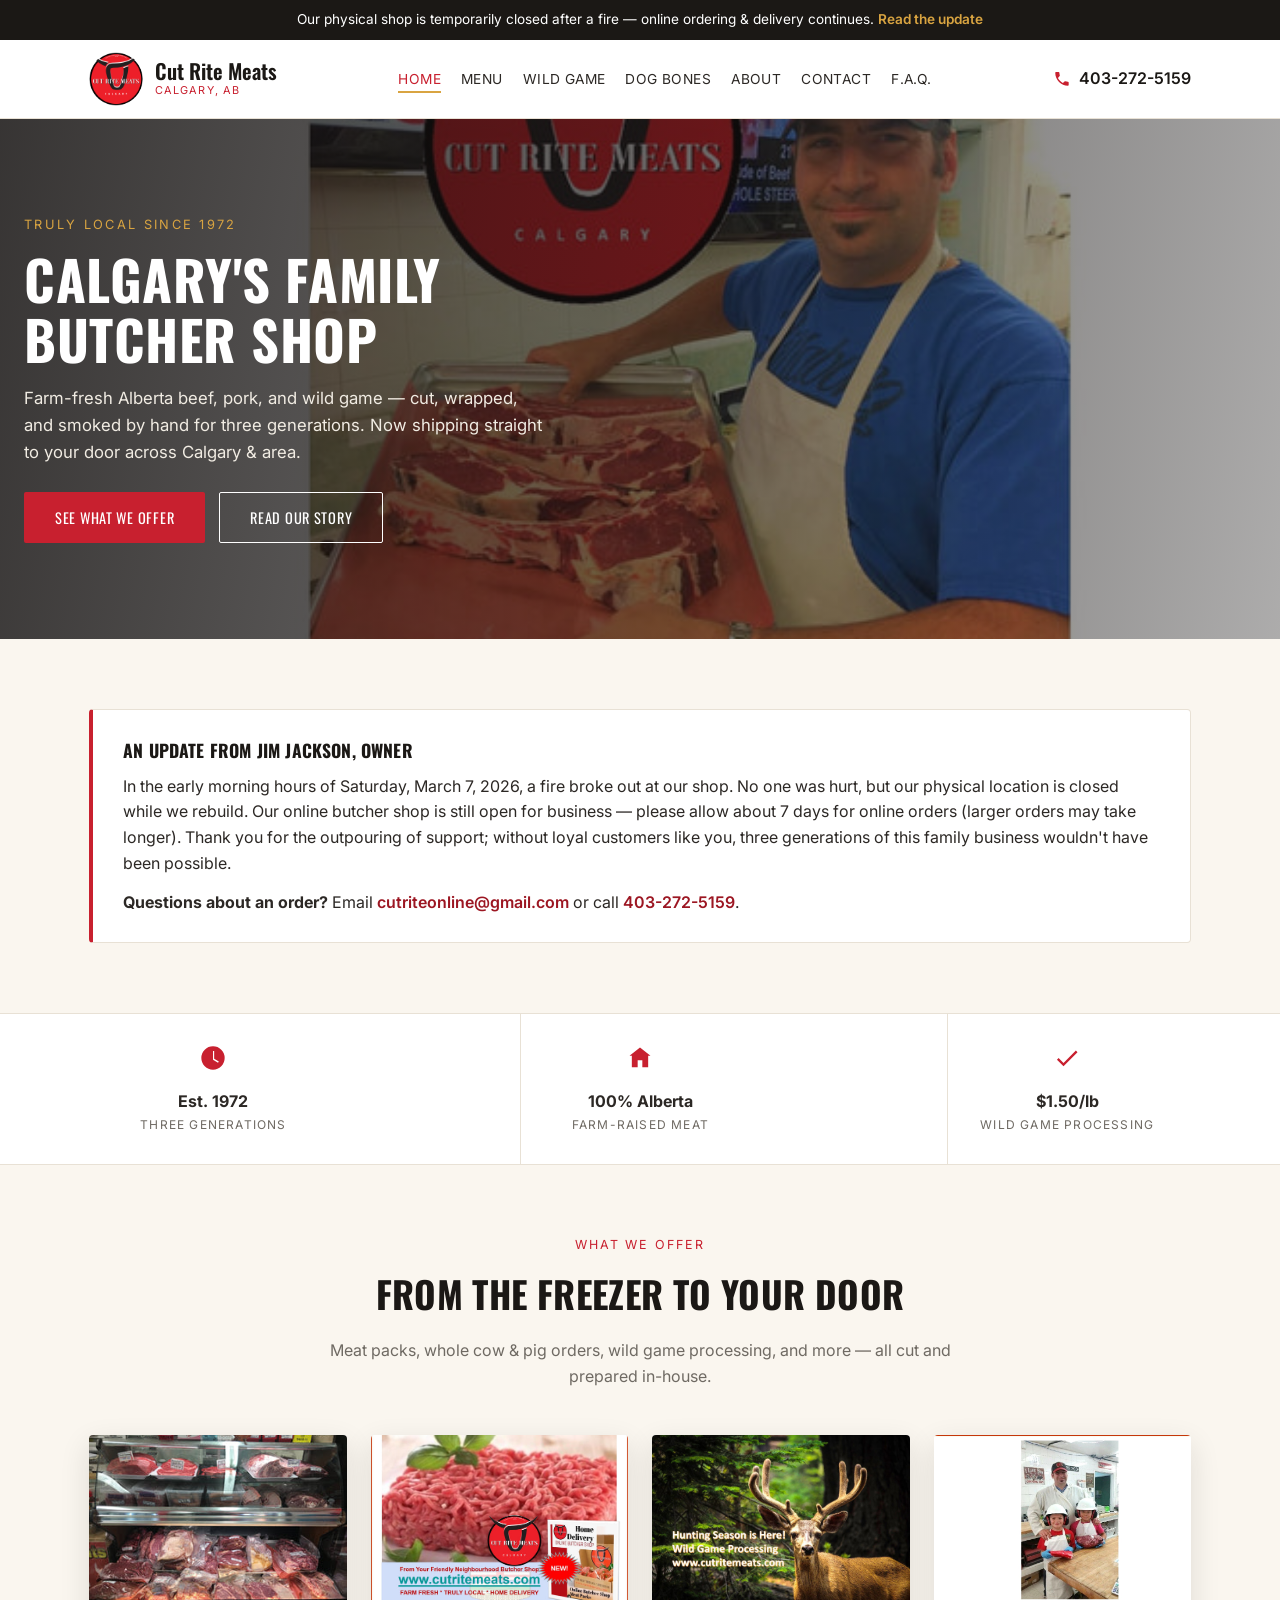
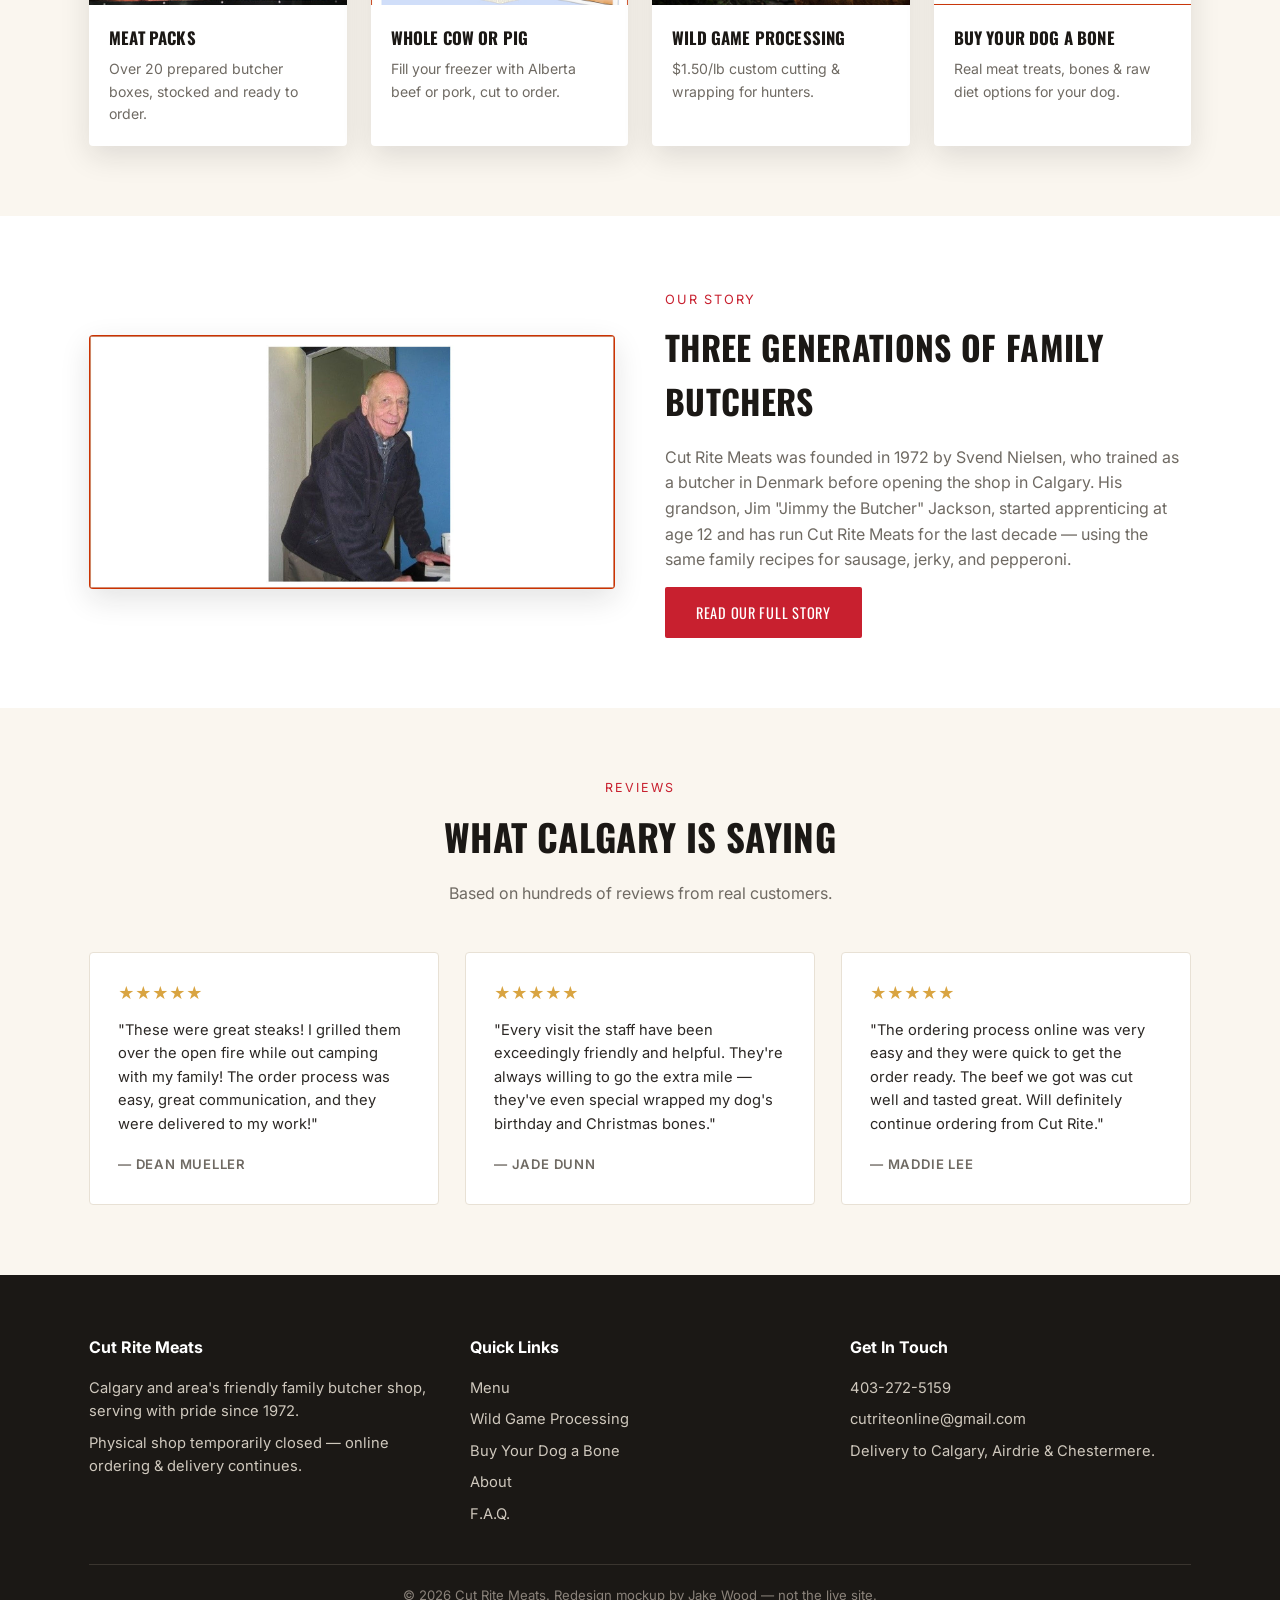
==== index.html @ bc4392a3 "Initial deploy: Cut Rite Meats redesign mockup" ====
<!DOCTYPE html>
<html lang="en">
<head>
<meta charset="UTF-8">
<meta name="viewport" content="width=device-width, initial-scale=1.0">
<title>Cut Rite Meats | Calgary's Family Butcher Shop Since 1972</title>
<meta name="description" content="Cut Rite Meats is Calgary's local family butcher shop since 1972. Alberta beef, pork, wild game processing, and home delivery across Calgary & area.">
<link rel="preconnect" href="https://fonts.googleapis.com">
<link href="https://fonts.googleapis.com/css2?family=Oswald:wght@500;600;700&family=Inter:wght@400;500;600&display=swap" rel="stylesheet">
<link rel="stylesheet" href="style.css">
</head>
<body>

<header>
  <div class="notice-bar">
    Our physical shop is temporarily closed after a fire &mdash; online ordering &amp; delivery continues. <a href="index.html#notice">Read the update</a>
  </div>
  <div class="header-inner">
    <a href="index.html" class="brand">
      <img src="images/logo.png" alt="Cut Rite Meats logo">
      <div class="brand-text">
        <span class="name">Cut Rite Meats</span>
        <span class="tagline">Calgary, AB</span>
      </div>
    </a>
    <nav>
      <ul>
        <li><a href="index.html" class="active">Home</a></li>
        <li><a href="menu.html">Menu</a></li>
        <li><a href="wild-game.html">Wild Game</a></li>
        <li><a href="dog-a-bone.html">Dog Bones</a></li>
        <li><a href="about.html">About</a></li>
        <li><a href="contact.html">Contact</a></li>
        <li><a href="faq.html">F.A.Q.</a></li>
      </ul>
    </nav>
    <div class="header-right">
      <a href="tel:4032725159" class="header-phone">
        <svg viewBox="0 0 24 24"><path d="M6.6 10.8c1.4 2.8 3.7 5.1 6.6 6.6l2.2-2.2c.3-.3.7-.4 1-.2 1.1.4 2.3.6 3.5.6.6 0 1 .4 1 1V20c0 .6-.4 1-1 1C10.9 21 3 13.1 3 3.5c0-.6.4-1 1-1h3.5c.6 0 1 .4 1 1 0 1.2.2 2.4.6 3.5.1.4 0 .8-.2 1L6.6 10.8z"/></svg>
        <span>403-272-5159</span>
      </a>
      <button class="nav-toggle" aria-label="Toggle menu">&#9776;</button>
    </div>
  </div>
</header>

<section class="hero" style="background-image:url('images/cat-tomahawk.jpg');">
  <div class="hero-content">
    <span class="eyebrow">Truly Local Since 1972</span>
    <h1>Calgary's Family Butcher Shop</h1>
    <p>Farm-fresh Alberta beef, pork, and wild game &mdash; cut, wrapped, and smoked by hand for three generations. Now shipping straight to your door across Calgary &amp; area.</p>
    <div class="btn-row">
      <a href="menu.html" class="btn btn-primary">See What We Offer</a>
      <a href="about.html" class="btn btn-outline">Read Our Story</a>
    </div>
  </div>
</section>

<section id="notice">
  <div class="container">
    <div class="callout">
      <h3>An Update From Jim Jackson, Owner</h3>
      <p>In the early morning hours of Saturday, March 7, 2026, a fire broke out at our shop. No one was hurt, but our physical location is closed while we rebuild. Our online butcher shop is still open for business &mdash; please allow about 7 days for online orders (larger orders may take longer). Thank you for the outpouring of support; without loyal customers like you, three generations of this family business wouldn't have been possible.</p>
      <p style="margin-top:14px;"><strong>Questions about an order?</strong> Email <a href="mailto:cutriteonline@gmail.com" style="color:var(--red-dark); font-weight:600;">cutriteonline@gmail.com</a> or call <a href="tel:4032725159" style="color:var(--red-dark); font-weight:600;">403-272-5159</a>.</p>
    </div>
  </div>
</section>

<div class="stats-row">
  <div class="stat">
    <svg viewBox="0 0 24 24"><path d="M12 2a10 10 0 1 0 0 20 10 10 0 0 0 0-20zm1 10.6l4 2.3-.7 1.2-4.3-2.5V6h1v6.6z"/></svg>
    <div><strong>Est. 1972</strong></div>
    <div class="stat-label">Three Generations</div>
  </div>
  <div class="stat">
    <svg viewBox="0 0 24 24"><path d="M12 3l9 7h-2v10h-5v-6H10v6H5V10H3l9-7z"/></svg>
    <div><strong>100% Alberta</strong></div>
    <div class="stat-label">Farm-Raised Meat</div>
  </div>
  <div class="stat">
    <svg viewBox="0 0 24 24"><path d="M9 16.2L4.8 12l-1.4 1.4L9 19 21 7l-1.4-1.4z"/></svg>
    <div><strong>$1.50/lb</strong></div>
    <div class="stat-label">Wild Game Processing</div>
  </div>
</div>

<section>
  <div class="container">
    <div class="section-head">
      <span class="eyebrow">What We Offer</span>
      <h2>From the freezer to your door</h2>
      <p>Meat packs, whole cow &amp; pig orders, wild game processing, and more &mdash; all cut and prepared in-house.</p>
    </div>
    <div class="card-grid">
      <a href="menu.html#meat-packs" class="card">
        <img src="images/cat-fullystocked.jpg" alt="Meat pack butcher boxes">
        <div class="card-body">
          <h3>Meat Packs</h3>
          <p>Over 20 prepared butcher boxes, stocked and ready to order.</p>
        </div>
      </a>
      <a href="menu.html#whole-cow-pig" class="card">
        <img src="images/cat-groundbeef.jpg" alt="Whole cow and pig orders">
        <div class="card-body">
          <h3>Whole Cow or Pig</h3>
          <p>Fill your freezer with Alberta beef or pork, cut to order.</p>
        </div>
      </a>
      <a href="wild-game.html" class="card">
        <img src="images/cat-hunting.jpg" alt="Wild game processing">
        <div class="card-body">
          <h3>Wild Game Processing</h3>
          <p>$1.50/lb custom cutting &amp; wrapping for hunters.</p>
        </div>
      </a>
      <a href="dog-a-bone.html" class="card">
        <img src="images/jimmy-and-boys.jpg" alt="Jimmy the Butcher with his boys in the shop">
        <div class="card-body">
          <h3>Buy Your Dog a Bone</h3>
          <p>Real meat treats, bones &amp; raw diet options for your dog.</p>
        </div>
      </a>
    </div>
  </div>
</section>

<section class="section-alt">
  <div class="container">
    <div class="split">
      <img src="images/papa-svend.jpg" alt="Papa Svend Nielsen, founder of Cut Rite Meats">
      <div>
        <span class="eyebrow" style="color:var(--red); text-transform:uppercase; letter-spacing:0.14em; font-size:0.8rem;">Our Story</span>
        <h2>Three generations of family butchers</h2>
        <p>Cut Rite Meats was founded in 1972 by Svend Nielsen, who trained as a butcher in Denmark before opening the shop in Calgary. His grandson, Jim "Jimmy the Butcher" Jackson, started apprenticing at age 12 and has run Cut Rite Meats for the last decade &mdash; using the same family recipes for sausage, jerky, and pepperoni.</p>
        <a href="about.html" class="btn btn-primary">Read Our Full Story</a>
      </div>
    </div>
  </div>
</section>

<section>
  <div class="container">
    <div class="section-head">
      <span class="eyebrow">Reviews</span>
      <h2>What Calgary is saying</h2>
      <p>Based on hundreds of reviews from real customers.</p>
    </div>
    <div class="testimonial-grid">
      <div class="testimonial-card">
        <div class="stars">&#9733;&#9733;&#9733;&#9733;&#9733;</div>
        <p>"These were great steaks! I grilled them over the open fire while out camping with my family! The order process was easy, great communication, and they were delivered to my work!"</p>
        <cite>&mdash; Dean Mueller</cite>
      </div>
      <div class="testimonial-card">
        <div class="stars">&#9733;&#9733;&#9733;&#9733;&#9733;</div>
        <p>"Every visit the staff have been exceedingly friendly and helpful. They're always willing to go the extra mile &mdash; they've even special wrapped my dog's birthday and Christmas bones."</p>
        <cite>&mdash; Jade Dunn</cite>
      </div>
      <div class="testimonial-card">
        <div class="stars">&#9733;&#9733;&#9733;&#9733;&#9733;</div>
        <p>"The ordering process online was very easy and they were quick to get the order ready. The beef we got was cut well and tasted great. Will definitely continue ordering from Cut Rite."</p>
        <cite>&mdash; Maddie Lee</cite>
      </div>
    </div>
  </div>
</section>

<footer>
  <div class="container">
    <div class="footer-grid">
      <div>
        <h4>Cut Rite Meats</h4>
        <p>Calgary and area's friendly family butcher shop, serving with pride since 1972.</p>
        <p>Physical shop temporarily closed &mdash; online ordering &amp; delivery continues.</p>
      </div>
      <div>
        <h4>Quick Links</h4>
        <ul>
          <li><a href="menu.html">Menu</a></li>
          <li><a href="wild-game.html">Wild Game Processing</a></li>
          <li><a href="dog-a-bone.html">Buy Your Dog a Bone</a></li>
          <li><a href="about.html">About</a></li>
          <li><a href="faq.html">F.A.Q.</a></li>
        </ul>
      </div>
      <div>
        <h4>Get In Touch</h4>
        <p><a href="tel:4032725159">403-272-5159</a></p>
        <p><a href="mailto:cutriteonline@gmail.com">cutriteonline@gmail.com</a></p>
        <p>Delivery to Calgary, Airdrie &amp; Chestermere.</p>
      </div>
    </div>
    <div class="footer-bottom">&copy; 2026 Cut Rite Meats. Redesign mockup by Jake Wood &mdash; not the live site.</div>
  </div>
</footer>

<a href="tel:4032725159" class="mobile-call">Call 403-272-5159</a>

<script src="script.js"></script>
</body>
</html>
---- style.css ----
/* Cut Rite Meats — redesign mockup */

:root {
  --black: #1b1815;
  --charcoal: #2c2825;
  --cream: #faf6ef;
  --white: #ffffff;
  --red: #c8202f;
  --red-dark: #9c1622;
  --gold: #d9a441;
  --gray: #6f6a63;
  --line: #e8e1d5;
  --shadow: 0 10px 30px rgba(27, 24, 21, 0.12);
}

* { margin: 0; padding: 0; box-sizing: border-box; }

body {
  font-family: 'Inter', 'Segoe UI', sans-serif;
  color: var(--charcoal);
  background: var(--cream);
  line-height: 1.6;
}

h1, h2, h3, .logo-text {
  font-family: 'Oswald', 'Segoe UI', sans-serif;
  text-transform: uppercase;
  letter-spacing: 0.01em;
}

a { color: inherit; text-decoration: none; }
img { max-width: 100%; display: block; }
ul { list-style: none; }

.container {
  max-width: 1150px;
  margin: 0 auto;
  padding: 0 24px;
}

/* Header */
header {
  background: var(--white);
  border-bottom: 1px solid var(--line);
  position: sticky;
  top: 0;
  z-index: 100;
}

.notice-bar {
  background: var(--black);
  color: var(--white);
  text-align: center;
  font-size: 0.85rem;
  padding: 9px 20px;
}
.notice-bar a { color: var(--gold); font-weight: 600; }

.header-inner {
  display: flex;
  align-items: center;
  justify-content: space-between;
  padding: 12px 24px;
  max-width: 1150px;
  margin: 0 auto;
  gap: 24px;
}

.brand {
  display: flex;
  align-items: center;
  gap: 12px;
}

.brand img {
  height: 54px;
  width: 54px;
  object-fit: cover;
  border-radius: 50%;
}

.brand-text {
  display: flex;
  flex-direction: column;
  line-height: 1.1;
}

.brand-text .name {
  font-family: 'Oswald', serif;
  font-size: 1.3rem;
  color: var(--black);
  font-weight: 600;
}

.brand-text .tagline {
  font-size: 0.68rem;
  letter-spacing: 0.1em;
  text-transform: uppercase;
  color: var(--red);
  margin-top: 2px;
}

nav {
  display: flex;
  align-items: center;
  justify-content: center;
  flex: 1;
}

nav ul {
  display: flex;
  gap: 20px;
  flex-wrap: wrap;
  justify-content: center;
}

.header-right {
  display: flex;
  align-items: center;
  gap: 20px;
}

nav a {
  font-size: 0.86rem;
  text-transform: uppercase;
  letter-spacing: 0.03em;
  color: var(--charcoal);
  padding-bottom: 4px;
  border-bottom: 2px solid transparent;
  transition: border-color 0.2s, color 0.2s;
  white-space: nowrap;
}

nav a:hover, nav a.active {
  color: var(--red);
  border-bottom-color: var(--gold);
}

.header-phone {
  display: flex;
  align-items: center;
  gap: 8px;
  font-weight: 600;
  color: var(--black);
  white-space: nowrap;
}

.header-phone svg { width: 18px; height: 18px; fill: var(--red); }

.nav-toggle {
  display: none;
  background: none;
  border: none;
  font-size: 1.6rem;
  cursor: pointer;
  color: var(--black);
}

/* Buttons */
.btn {
  display: inline-block;
  padding: 13px 30px;
  border-radius: 2px;
  font-size: 0.9rem;
  letter-spacing: 0.05em;
  text-transform: uppercase;
  font-family: 'Oswald', sans-serif;
  transition: background 0.2s, color 0.2s, transform 0.15s;
  cursor: pointer;
  border: 1px solid transparent;
}

.btn-primary { background: var(--red); color: var(--white); }
.btn-primary:hover { background: var(--red-dark); transform: translateY(-1px); }

.btn-outline { background: transparent; color: var(--white); border-color: var(--white); }
.btn-outline:hover { background: var(--white); color: var(--black); }

.btn-dark { background: var(--black); color: var(--white); }
.btn-dark:hover { background: var(--red-dark); }

/* Hero */
.hero {
  position: relative;
  min-height: 520px;
  display: flex;
  align-items: center;
  background-size: cover;
  background-position: center;
  color: var(--white);
}

.hero::before {
  content: "";
  position: absolute;
  inset: 0;
  background: linear-gradient(100deg, rgba(20,17,16,0.85) 0%, rgba(20,17,16,0.6) 55%, rgba(20,17,16,0.35) 100%);
}

.hero-content {
  position: relative;
  z-index: 2;
  max-width: 620px;
  padding: 0 24px;
}

.hero .eyebrow {
  text-transform: uppercase;
  letter-spacing: 0.18em;
  font-size: 0.8rem;
  color: var(--gold);
  margin-bottom: 14px;
  display: block;
}

.hero h1 { font-size: clamp(2.2rem, 4.6vw, 3.4rem); margin-bottom: 16px; line-height: 1.1; }
.hero p { font-size: 1.05rem; color: #f1ece3; margin-bottom: 26px; max-width: 520px; }
.hero .btn-row { display: flex; gap: 14px; flex-wrap: wrap; }

/* Page banner */
.page-banner {
  position: relative;
  min-height: 220px;
  display: flex;
  align-items: center;
  background-size: cover;
  background-position: center;
  color: var(--white);
}
.page-banner::before {
  content: "";
  position: absolute;
  inset: 0;
  background: rgba(20,17,16,0.72);
}
.page-banner-content { position: relative; z-index: 2; max-width: 1150px; margin: 0 auto; padding: 0 24px; }
.page-banner h1 { font-size: clamp(1.9rem, 3.8vw, 2.6rem); margin-bottom: 8px; }
.page-banner p { color: #f1ece3; }

/* Stats row */
.stats-row {
  display: flex;
  border-top: 1px solid var(--line);
  border-bottom: 1px solid var(--line);
  background: var(--white);
}
.stat {
  flex: 1;
  max-width: 240px;
  text-align: center;
  padding: 30px 18px;
  border-left: 1px solid var(--line);
  margin: 0 auto;
}
.stat:first-child { border-left: none; }
.stat svg { width: 28px; height: 28px; fill: var(--red); margin-bottom: 10px; }
.stat .stat-label { text-transform: uppercase; letter-spacing: 0.1em; font-size: 0.75rem; color: var(--gray); }
.stats-row { justify-content: center; }

/* Section head */
.section-head { text-align: center; max-width: 660px; margin: 0 auto 46px; }
.section-head .eyebrow {
  text-transform: uppercase;
  letter-spacing: 0.16em;
  font-size: 0.78rem;
  color: var(--red);
  display: block;
  margin-bottom: 10px;
}
.section-head h2 { font-size: clamp(1.7rem, 3.2vw, 2.3rem); color: var(--black); }
.section-head p { margin-top: 14px; color: var(--gray); font-family: 'Inter', sans-serif; text-transform: none; letter-spacing: 0; }

section { padding: 70px 0; }
.section-alt { background: var(--white); }

/* Split */
.split {
  display: grid;
  grid-template-columns: 1fr 1fr;
  gap: 50px;
  align-items: center;
}
.split img { border-radius: 4px; box-shadow: var(--shadow); }
.split h2 { font-size: clamp(1.6rem, 3vw, 2.1rem); margin: 10px 0 16px; color: var(--black); }
.split p { color: var(--gray); margin-bottom: 14px; font-family: 'Inter', sans-serif; }

/* Card grid (menu categories) */
.card-grid {
  display: grid;
  grid-template-columns: repeat(4, 1fr);
  gap: 24px;
}
.card {
  background: var(--white);
  border-radius: 4px;
  overflow: hidden;
  box-shadow: var(--shadow);
  transition: transform 0.2s;
}
.card:hover { transform: translateY(-4px); }
.card img { height: 170px; object-fit: cover; width: 100%; }
.card-body { padding: 20px; }
.card-body h3 { font-size: 1.05rem; color: var(--black); margin-bottom: 6px; }
.card-body p { color: var(--gray); font-size: 0.88rem; font-family: 'Inter', sans-serif; text-transform: none; letter-spacing: 0; }

/* Testimonial */
.testimonial-grid {
  display: grid;
  grid-template-columns: repeat(3, 1fr);
  gap: 26px;
}
.testimonial-card {
  background: var(--white);
  border: 1px solid var(--line);
  border-radius: 4px;
  padding: 28px;
}
.testimonial-card .stars { color: var(--gold); margin-bottom: 12px; }
.testimonial-card p { color: var(--charcoal); font-size: 0.92rem; margin-bottom: 14px; }
.testimonial-card cite {
  font-style: normal;
  font-weight: 600;
  color: var(--gray);
  font-size: 0.82rem;
  text-transform: uppercase;
  letter-spacing: 0.06em;
}

/* Notice / callout box */
.callout {
  background: var(--white);
  border: 1px solid var(--line);
  border-left: 4px solid var(--red);
  border-radius: 4px;
  padding: 26px 30px;
}
.callout h3 { color: var(--black); margin-bottom: 10px; font-size: 1.1rem; }
.callout p { color: var(--charcoal); font-family: 'Inter', sans-serif; text-transform: none; letter-spacing: 0; }

/* FAQ accordion */
.faq-item {
  background: var(--white);
  border: 1px solid var(--line);
  border-radius: 4px;
  margin-bottom: 12px;
  overflow: hidden;
}
.faq-question {
  width: 100%;
  text-align: left;
  padding: 20px 24px;
  background: none;
  border: none;
  font-size: 1rem;
  font-weight: 600;
  color: var(--black);
  cursor: pointer;
  display: flex;
  justify-content: space-between;
  align-items: center;
  font-family: 'Inter', sans-serif;
}
.faq-question::after { content: "+"; font-size: 1.3rem; color: var(--red); }
.faq-item.open .faq-question::after { content: "\2212"; }
.faq-answer {
  max-height: 0;
  overflow: hidden;
  transition: max-height 0.25s ease;
  padding: 0 24px;
  color: var(--gray);
}
.faq-item.open .faq-answer { padding: 0 24px 20px; }

/* Footer */
footer { background: var(--black); color: #cfc8bd; padding: 60px 0 20px; }
.footer-grid { display: grid; grid-template-columns: 1fr 1fr 1fr; gap: 40px; padding-bottom: 30px; }
footer h4 { color: var(--white); font-size: 1rem; margin-bottom: 16px; }
footer p { margin-bottom: 8px; font-size: 0.92rem; }
footer a:hover { color: var(--gold); }
footer ul li { margin-bottom: 8px; font-size: 0.92rem; }
.footer-bottom {
  border-top: 1px solid #3a352f;
  padding-top: 20px;
  text-align: center;
  font-size: 0.82rem;
  color: #8a827a;
}

.mobile-call {
  display: none;
  position: fixed;
  bottom: 0; left: 0; right: 0;
  background: var(--red);
  color: var(--white);
  text-align: center;
  padding: 14px;
  font-family: 'Oswald', sans-serif;
  letter-spacing: 0.05em;
  text-transform: uppercase;
  z-index: 200;
}

/* Responsive */
@media (max-width: 880px) {
  nav ul {
    display: none;
    position: absolute;
    top: 100%;
    left: 0;
    right: 0;
    background: var(--white);
    flex-direction: column;
    gap: 0;
    border-top: 1px solid var(--line);
    box-shadow: var(--shadow);
  }
  nav ul.open-mobile { display: flex; }
  nav ul li { border-bottom: 1px solid var(--line); }
  nav ul a { display: block; padding: 16px 24px; border-bottom: none; }
  .nav-toggle { display: block; }
  .header-phone span { display: none; }
  .split { grid-template-columns: 1fr; }
  .card-grid { grid-template-columns: 1fr 1fr; }
  .testimonial-grid { grid-template-columns: 1fr; }
  .stats-row { flex-wrap: wrap; }
  .stat { flex: 1 1 50%; max-width: none; border-left: none; border-top: 1px solid var(--line); }
  .stat:nth-child(odd) { border-right: 1px solid var(--line); }
  .footer-grid { grid-template-columns: 1fr; }
  .mobile-call { display: block; }
  body { padding-bottom: 50px; }
}

@media (max-width: 560px) {
  .card-grid { grid-template-columns: 1fr; }
}
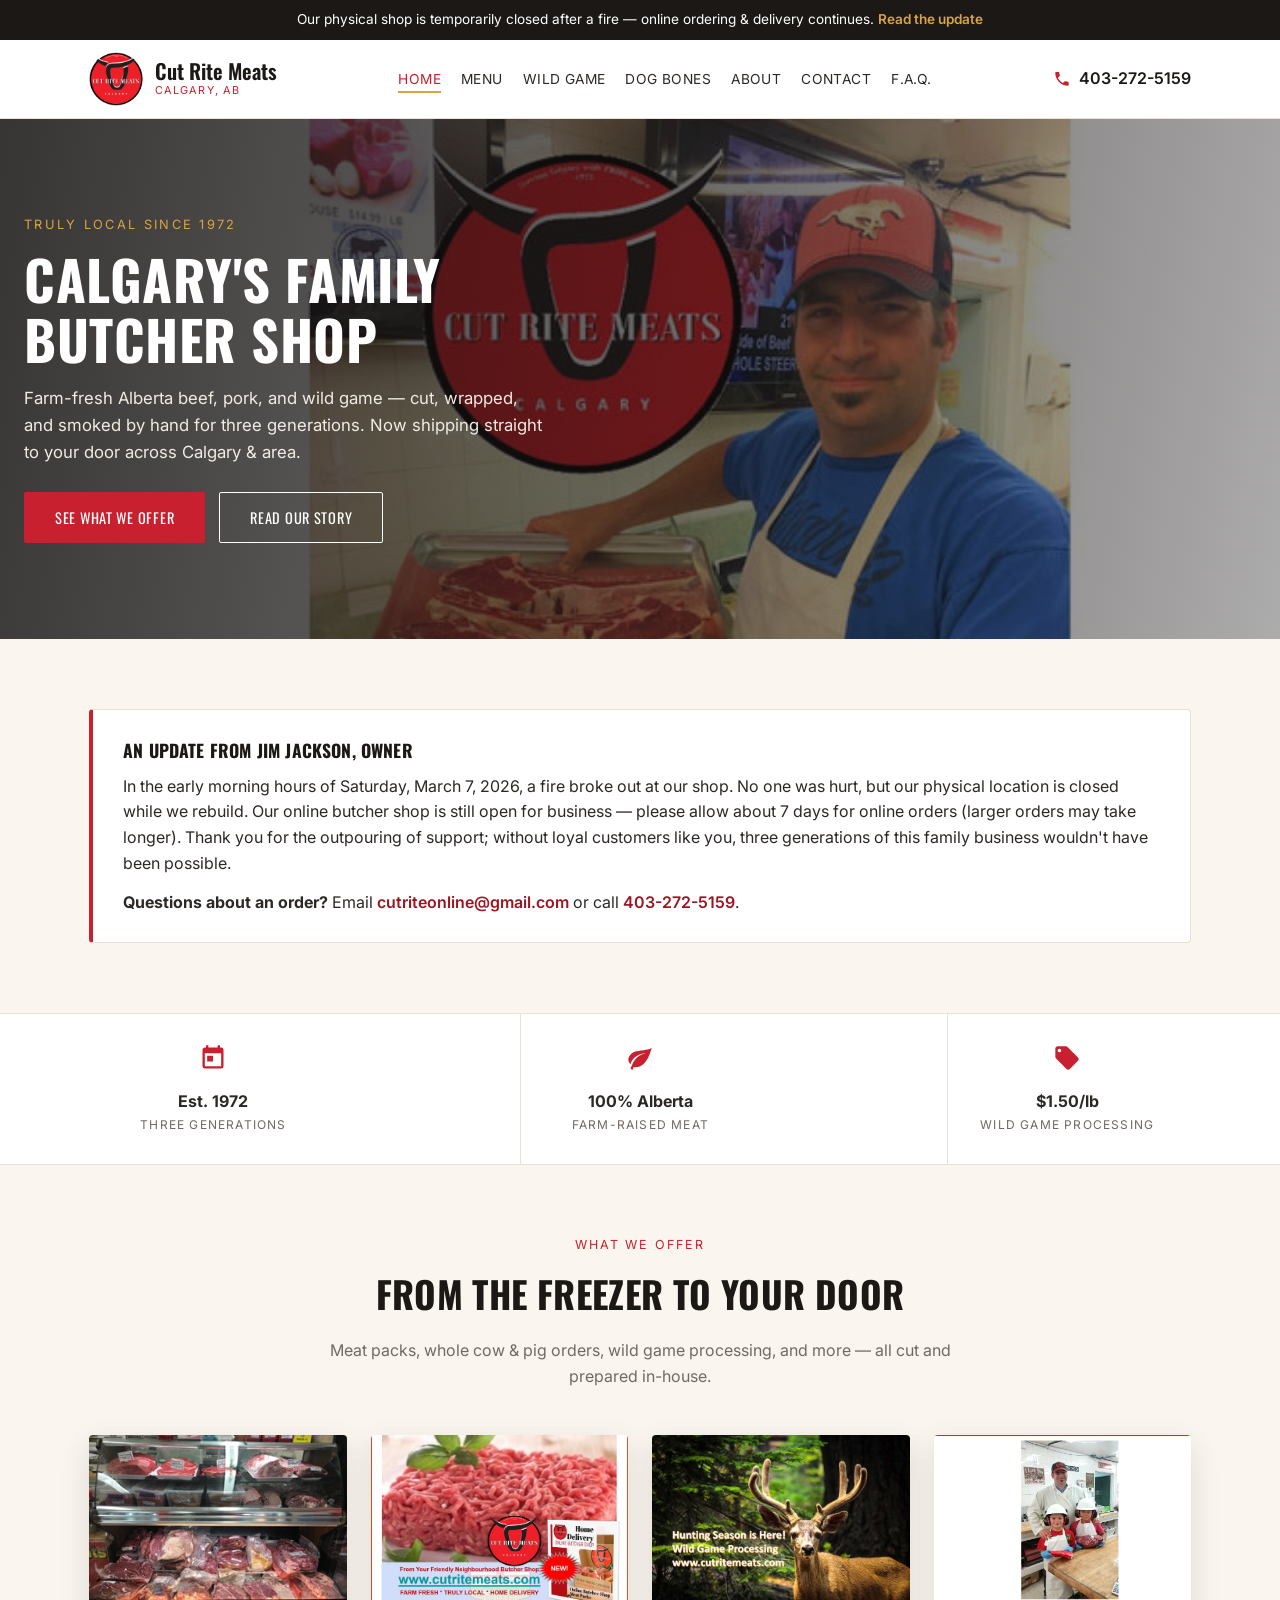
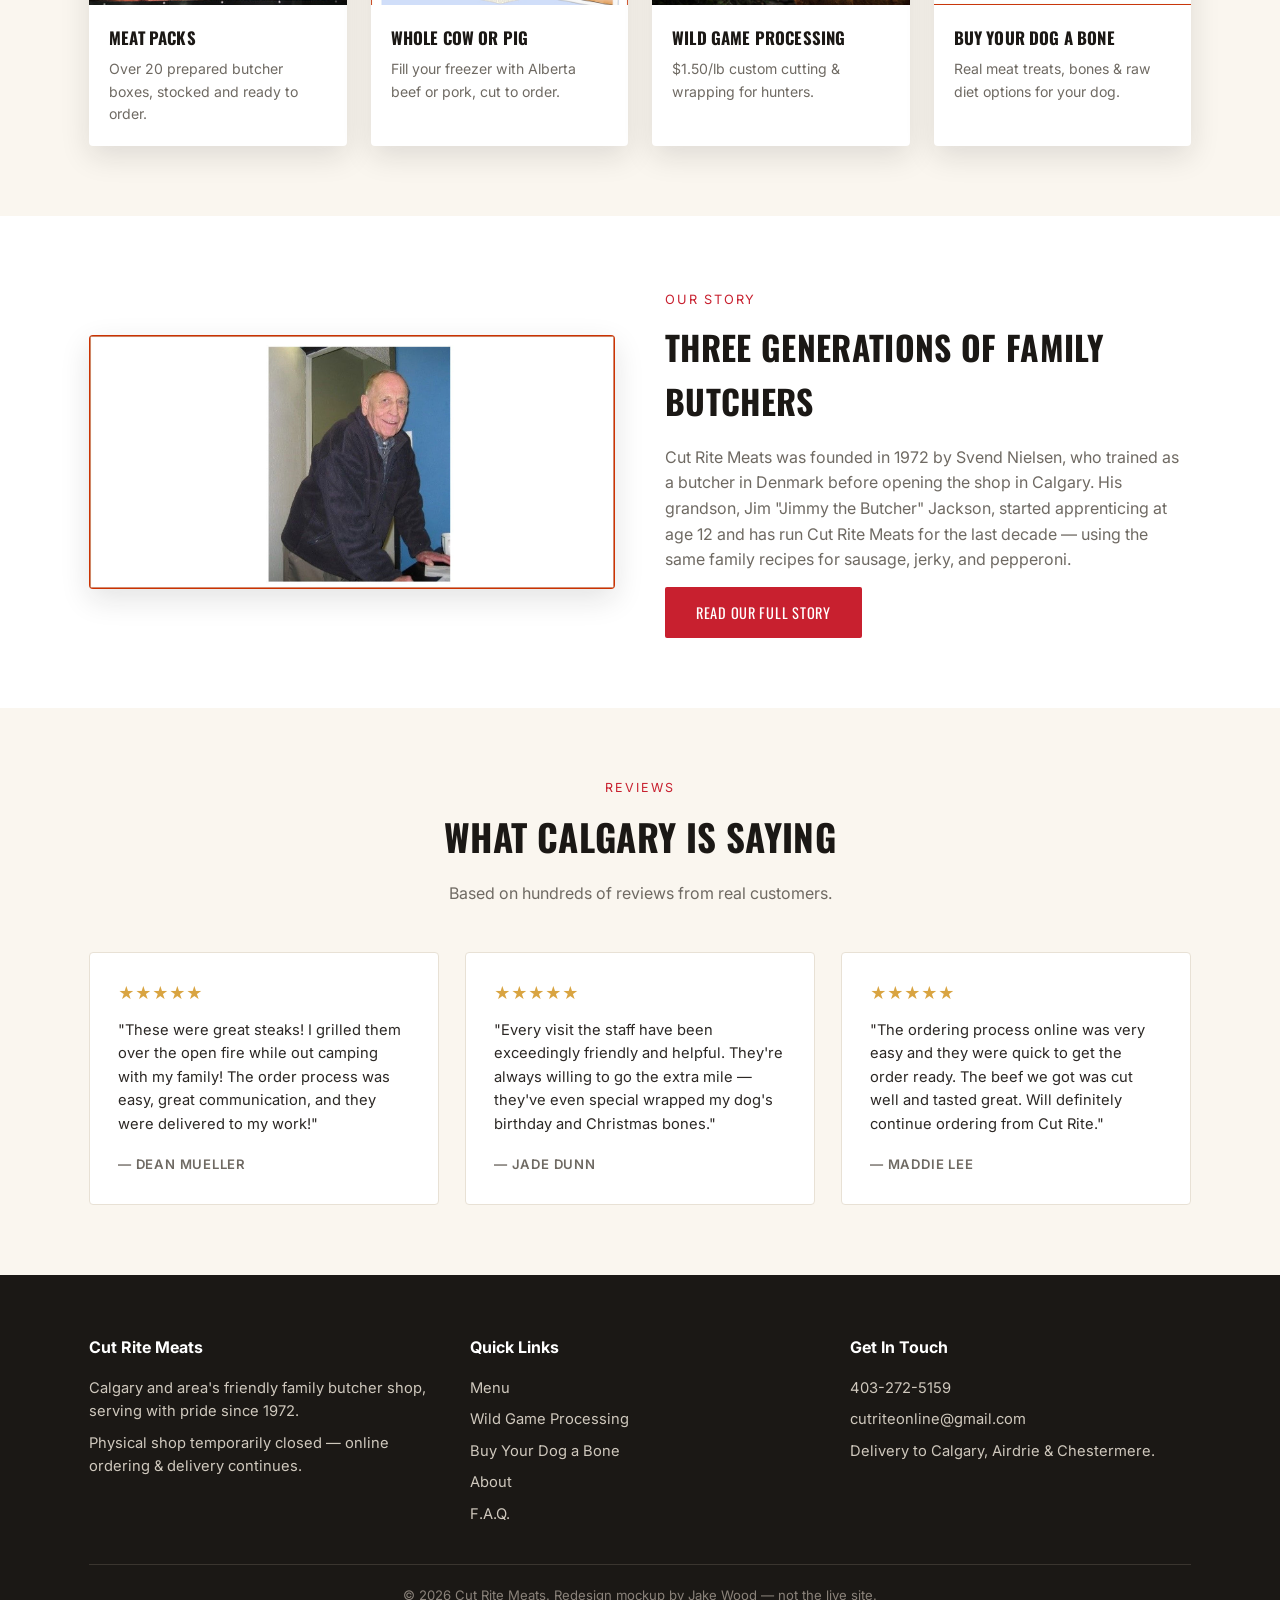
==== commit 049f32b5: "Reposition hero to show Jimmy's face, swap stat icons to match content" ====
--- a/index.html
+++ b/index.html
@@ -44,7 +44,7 @@
   </div>
 </header>
 
-<section class="hero" style="background-image:url('images/cat-tomahawk.jpg');">
+<section class="hero" style="background-image:url('images/cat-tomahawk.jpg'); background-position: center 15%;">
   <div class="hero-content">
     <span class="eyebrow">Truly Local Since 1972</span>
     <h1>Calgary's Family Butcher Shop</h1>
@@ -68,17 +68,17 @@
 
 <div class="stats-row">
   <div class="stat">
-    <svg viewBox="0 0 24 24"><path d="M12 2a10 10 0 1 0 0 20 10 10 0 0 0 0-20zm1 10.6l4 2.3-.7 1.2-4.3-2.5V6h1v6.6z"/></svg>
+    <svg viewBox="0 0 24 24"><path d="M19 3h-1V1h-2v2H8V1H6v2H5c-1.11 0-1.99.9-1.99 2L3 19a2 2 0 0 0 2 2h14a2 2 0 0 0 2-2V5a2 2 0 0 0-2-2zm0 16H5V8h14v11zM7 10h5v5H7z"/></svg>
     <div><strong>Est. 1972</strong></div>
     <div class="stat-label">Three Generations</div>
   </div>
   <div class="stat">
-    <svg viewBox="0 0 24 24"><path d="M12 3l9 7h-2v10h-5v-6H10v6H5V10H3l9-7z"/></svg>
+    <svg viewBox="0 0 24 24"><path d="M17 8C8 10 5.9 16.17 3.82 21.34l1.89.66.95-2.3c.48.17.98.3 1.34.3C19 20 22 3 22 3c-1 2-8 2.25-13 3.25S2 11.5 2 13.5s1.75 3.75 1.75 3.75C7 8 17 8 17 8z"/></svg>
     <div><strong>100% Alberta</strong></div>
     <div class="stat-label">Farm-Raised Meat</div>
   </div>
   <div class="stat">
-    <svg viewBox="0 0 24 24"><path d="M9 16.2L4.8 12l-1.4 1.4L9 19 21 7l-1.4-1.4z"/></svg>
+    <svg viewBox="0 0 24 24"><path d="M21.41 11.58l-9-9C12.05 2.22 11.55 2 11 2H4c-1.1 0-2 .9-2 2v7c0 .55.22 1.05.59 1.41l9 9c.36.36.86.58 1.41.58s1.05-.22 1.41-.59l7-7c.37-.36.59-.86.59-1.41s-.23-1.06-.59-1.41zM5.5 7C4.67 7 4 6.33 4 5.5S4.67 4 5.5 4 7 4.67 7 5.5 6.33 7 5.5 7z"/></svg>
     <div><strong>$1.50/lb</strong></div>
     <div class="stat-label">Wild Game Processing</div>
   </div>
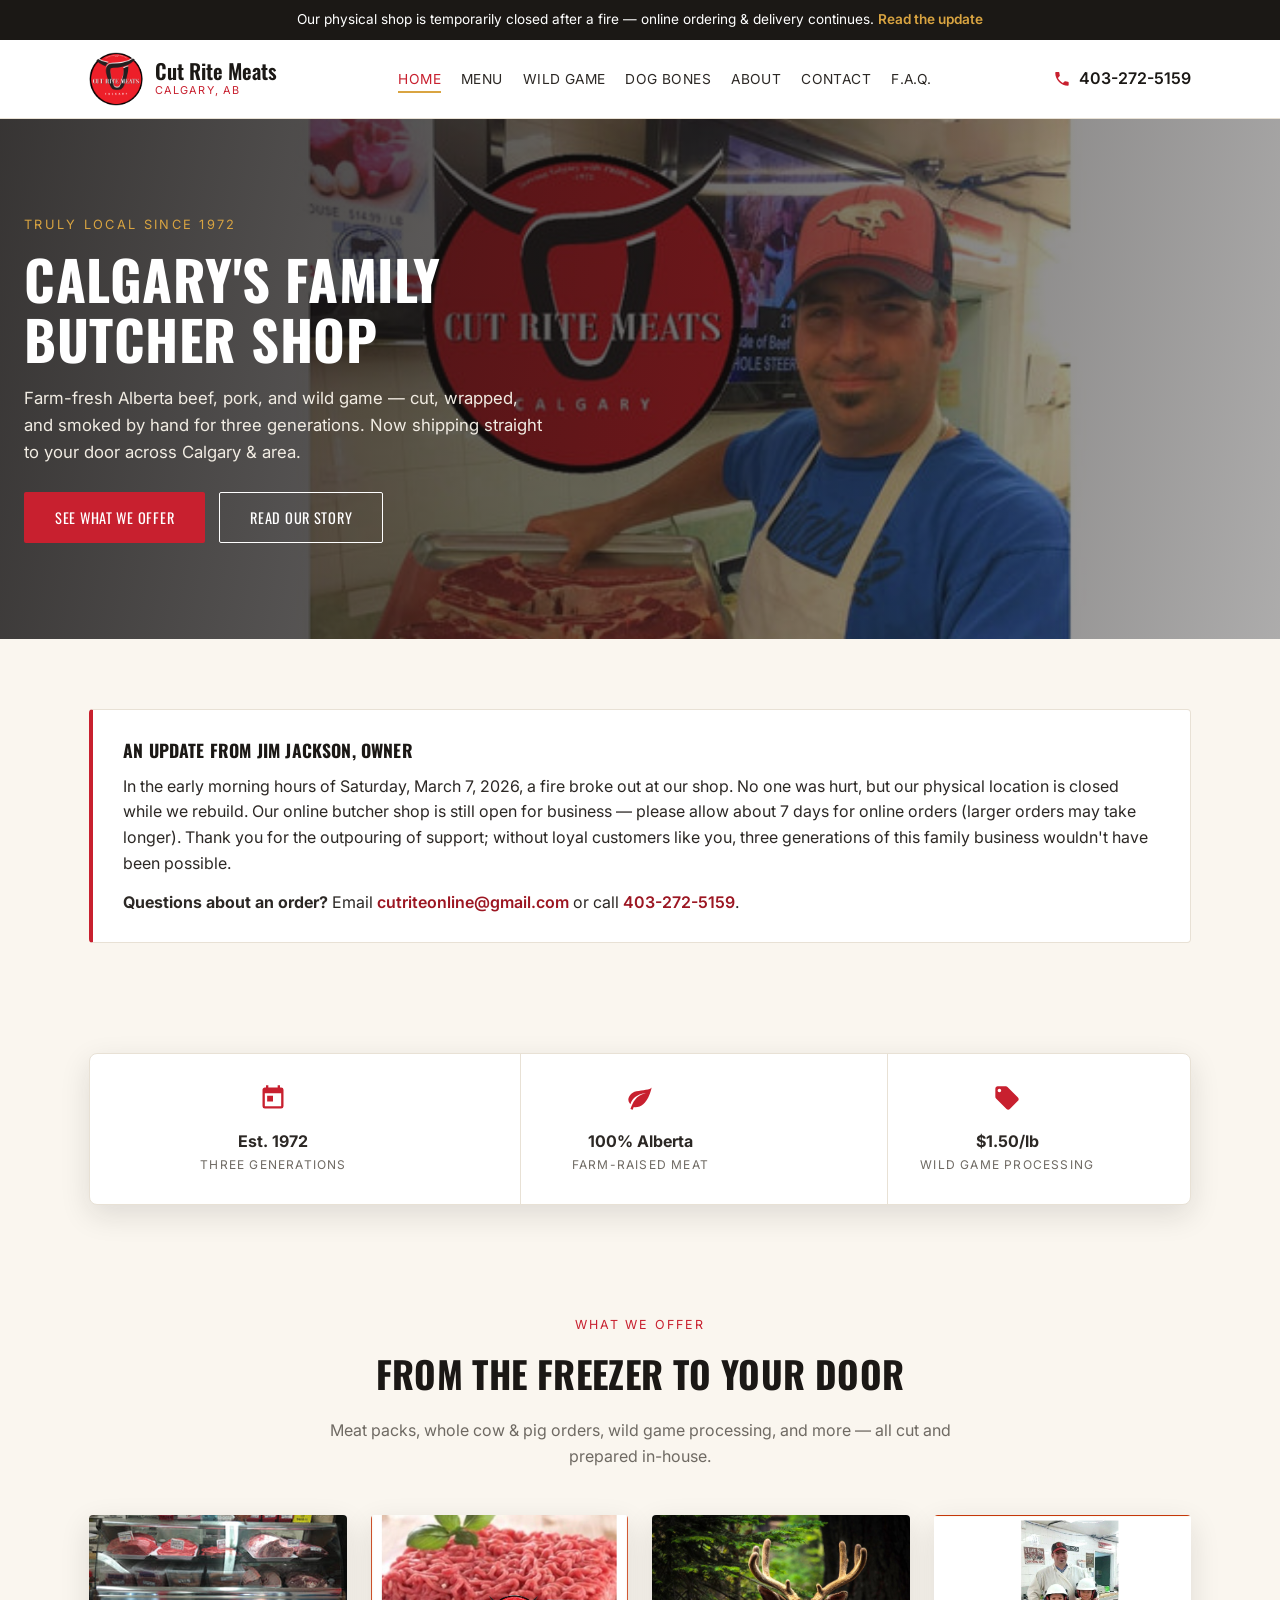
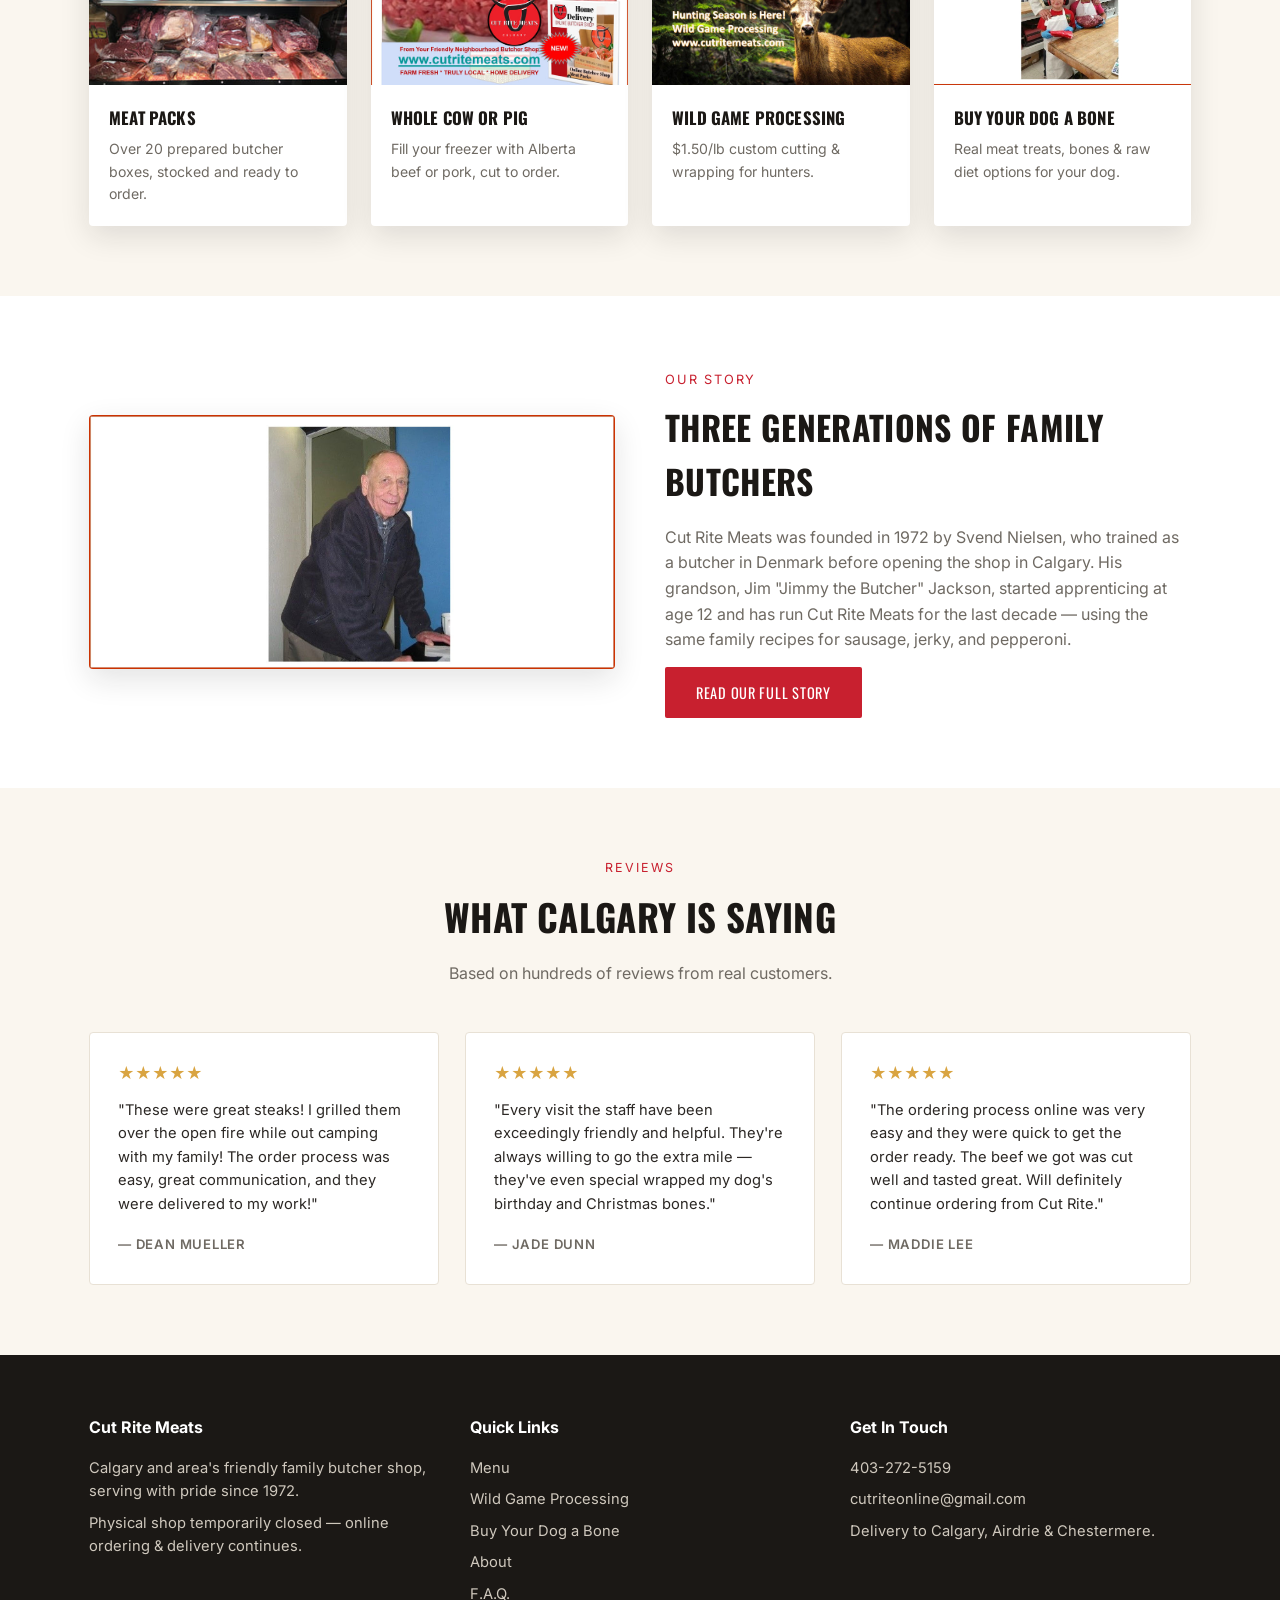
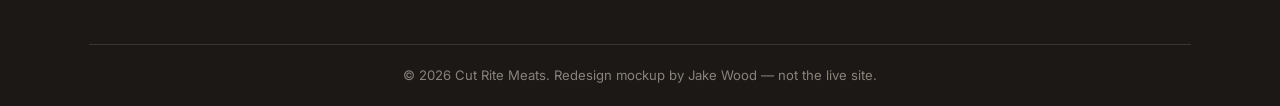
==== commit 01de11d7: "Inset stats row as a contained card instead of edge-to-edge" ====
--- a/index.html
+++ b/index.html
@@ -66,21 +66,25 @@
   </div>
 </section>
 
-<div class="stats-row">
-  <div class="stat">
-    <svg viewBox="0 0 24 24"><path d="M19 3h-1V1h-2v2H8V1H6v2H5c-1.11 0-1.99.9-1.99 2L3 19a2 2 0 0 0 2 2h14a2 2 0 0 0 2-2V5a2 2 0 0 0-2-2zm0 16H5V8h14v11zM7 10h5v5H7z"/></svg>
-    <div><strong>Est. 1972</strong></div>
-    <div class="stat-label">Three Generations</div>
-  </div>
-  <div class="stat">
-    <svg viewBox="0 0 24 24"><path d="M17 8C8 10 5.9 16.17 3.82 21.34l1.89.66.95-2.3c.48.17.98.3 1.34.3C19 20 22 3 22 3c-1 2-8 2.25-13 3.25S2 11.5 2 13.5s1.75 3.75 1.75 3.75C7 8 17 8 17 8z"/></svg>
-    <div><strong>100% Alberta</strong></div>
-    <div class="stat-label">Farm-Raised Meat</div>
-  </div>
-  <div class="stat">
-    <svg viewBox="0 0 24 24"><path d="M21.41 11.58l-9-9C12.05 2.22 11.55 2 11 2H4c-1.1 0-2 .9-2 2v7c0 .55.22 1.05.59 1.41l9 9c.36.36.86.58 1.41.58s1.05-.22 1.41-.59l7-7c.37-.36.59-.86.59-1.41s-.23-1.06-.59-1.41zM5.5 7C4.67 7 4 6.33 4 5.5S4.67 4 5.5 4 7 4.67 7 5.5 6.33 7 5.5 7z"/></svg>
-    <div><strong>$1.50/lb</strong></div>
-    <div class="stat-label">Wild Game Processing</div>
+<div class="stats-wrap">
+  <div class="container">
+    <div class="stats-row">
+      <div class="stat">
+        <svg viewBox="0 0 24 24"><path d="M19 3h-1V1h-2v2H8V1H6v2H5c-1.11 0-1.99.9-1.99 2L3 19a2 2 0 0 0 2 2h14a2 2 0 0 0 2-2V5a2 2 0 0 0-2-2zm0 16H5V8h14v11zM7 10h5v5H7z"/></svg>
+        <div><strong>Est. 1972</strong></div>
+        <div class="stat-label">Three Generations</div>
+      </div>
+      <div class="stat">
+        <svg viewBox="0 0 24 24"><path d="M17 8C8 10 5.9 16.17 3.82 21.34l1.89.66.95-2.3c.48.17.98.3 1.34.3C19 20 22 3 22 3c-1 2-8 2.25-13 3.25S2 11.5 2 13.5s1.75 3.75 1.75 3.75C7 8 17 8 17 8z"/></svg>
+        <div><strong>100% Alberta</strong></div>
+        <div class="stat-label">Farm-Raised Meat</div>
+      </div>
+      <div class="stat">
+        <svg viewBox="0 0 24 24"><path d="M21.41 11.58l-9-9C12.05 2.22 11.55 2 11 2H4c-1.1 0-2 .9-2 2v7c0 .55.22 1.05.59 1.41l9 9c.36.36.86.58 1.41.58s1.05-.22 1.41-.59l7-7c.37-.36.59-.86.59-1.41s-.23-1.06-.59-1.41zM5.5 7C4.67 7 4 6.33 4 5.5S4.67 4 5.5 4 7 4.67 7 5.5 6.33 7 5.5 7z"/></svg>
+        <div><strong>$1.50/lb</strong></div>
+        <div class="stat-label">Wild Game Processing</div>
+      </div>
+    </div>
   </div>
 </div>
 
--- a/style.css
+++ b/style.css
@@ -238,11 +238,14 @@
 .page-banner p { color: #f1ece3; }
 
 /* Stats row */
+.stats-wrap { padding: 40px 0; }
 .stats-row {
   display: flex;
-  border-top: 1px solid var(--line);
-  border-bottom: 1px solid var(--line);
-  background: var(--white);
+  justify-content: center;
+  background: var(--white);
+  border: 1px solid var(--line);
+  border-radius: 8px;
+  box-shadow: var(--shadow);
 }
 .stat {
   flex: 1;
@@ -255,7 +258,6 @@
 .stat:first-child { border-left: none; }
 .stat svg { width: 28px; height: 28px; fill: var(--red); margin-bottom: 10px; }
 .stat .stat-label { text-transform: uppercase; letter-spacing: 0.1em; font-size: 0.75rem; color: var(--gray); }
-.stats-row { justify-content: center; }
 
 /* Section head */
 .section-head { text-align: center; max-width: 660px; margin: 0 auto 46px; }
